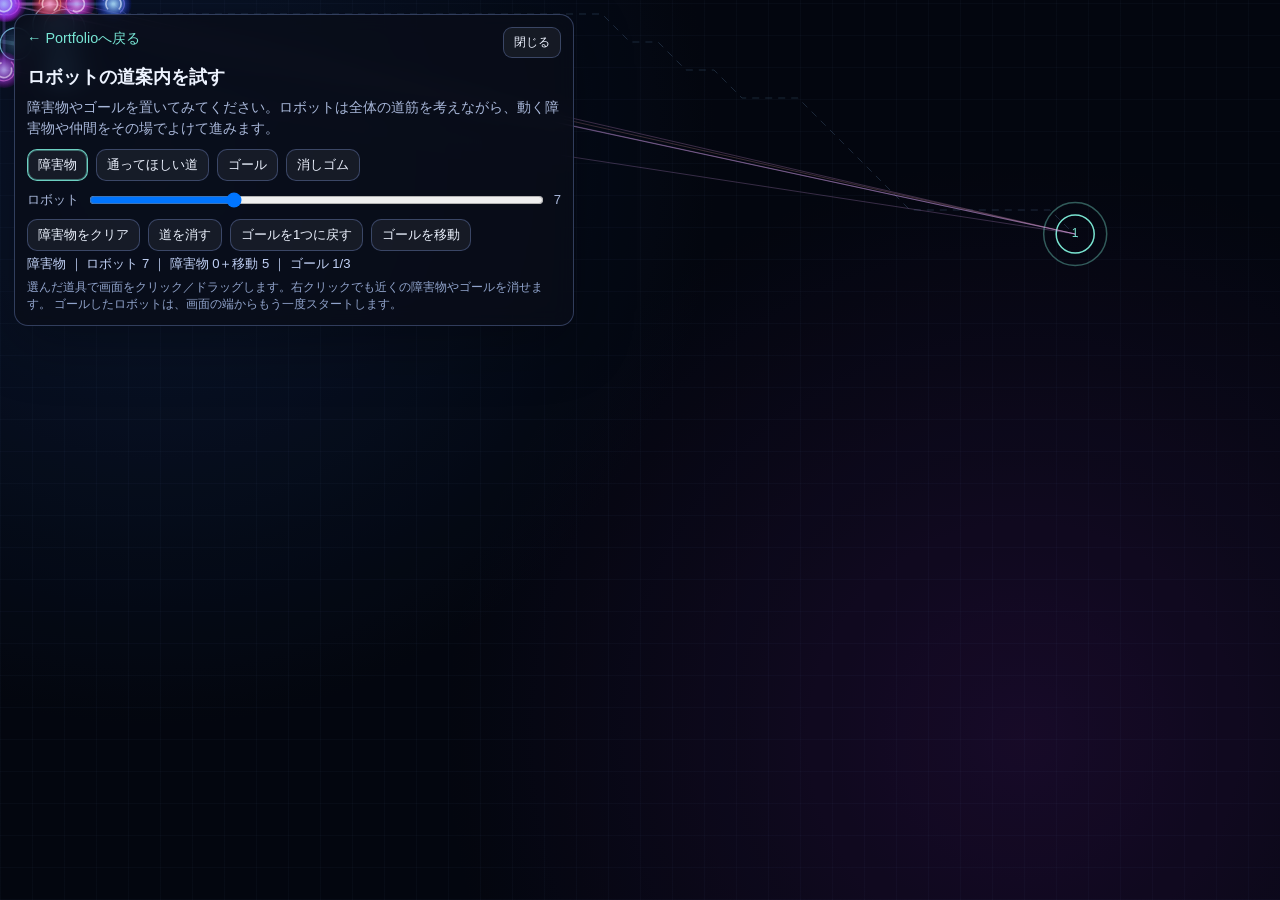
==== art-ai-interactive.html @ 8d3248b3 "feat: update styles and add new assets for improved UX and accessibility - Enhanced CSS variables fo" ====
<!doctype html>
<html lang="ja">
  <head>
    <meta charset="UTF-8" />
    <meta name="viewport" content="width=device-width, initial-scale=1.0" />
    <title>ロボットの道案内を試す | Suzuki Yuma</title>
    <style>
      :root {
        --bg: #04070f;
        --panel: rgba(9, 13, 24, 0.8);
        --line: rgba(126, 153, 220, 0.35);
        --text: #edf3ff;
        --muted: #a8b7d9;
        --accent: #78e6d5;
      }

      * {
        box-sizing: border-box;
      }

      html,
      body {
        width: 100%;
        height: 100%;
        margin: 0;
        overflow: hidden;
        font-family: "Space Grotesk", "Segoe UI", sans-serif;
        color: var(--text);
        background:
          repeating-linear-gradient(0deg, rgba(118, 157, 222, 0.045) 0 1px, transparent 1px 32px),
          repeating-linear-gradient(90deg, rgba(118, 157, 222, 0.045) 0 1px, transparent 1px 32px),
          radial-gradient(circle at 12% 18%, rgba(29, 62, 124, 0.35), transparent 42%),
          radial-gradient(circle at 80% 82%, rgba(88, 25, 120, 0.3), transparent 46%),
          var(--bg);
      }

      #nav-canvas {
        position: fixed;
        inset: 0;
        width: 100vw;
        height: 100vh;
        touch-action: none;
      }

      .panel {
        position: fixed;
        top: 14px;
        left: 14px;
        z-index: 20;
        width: min(560px, calc(100vw - 28px));
        padding: 12px;
        border-radius: 14px;
        border: 1px solid var(--line);
        background: var(--panel);
        backdrop-filter: blur(10px);
        box-shadow: 0 18px 60px rgba(0, 0, 0, 0.28);
      }

      .panel-head {
        display: flex;
        align-items: center;
        justify-content: space-between;
        gap: 8px;
        margin-bottom: 6px;
      }

      .panel-toggle {
        padding: 6px 10px;
        border-radius: 9px;
        border: 1px solid var(--line);
        background: rgba(255, 255, 255, 0.06);
        color: var(--text);
        font-size: 0.78rem;
        cursor: pointer;
      }

      .panel.collapsed {
        width: auto;
        max-width: calc(100vw - 28px);
      }

      .panel.collapsed .panel-body {
        display: none;
      }

      .back-link {
        display: inline-block;
        margin-bottom: 8px;
        color: var(--accent);
        text-decoration: none;
        font-size: 0.9rem;
      }

      h1 {
        margin: 0 0 8px;
        font-size: 1.14rem;
      }

      .panel p {
        margin: 0 0 10px;
        color: var(--muted);
        line-height: 1.45;
        font-size: 0.9rem;
      }

      .toolbar {
        display: grid;
        gap: 8px;
      }

      .row {
        display: flex;
        flex-wrap: wrap;
        gap: 8px;
      }

      .mode-btn,
      .mini-btn,
      input[type='range'] {
        border-radius: 10px;
        border: 1px solid var(--line);
        background: rgba(255, 255, 255, 0.06);
        color: var(--text);
      }

      .mode-btn,
      .mini-btn {
        padding: 6px 10px;
        cursor: pointer;
        font-size: 0.82rem;
      }

      .mode-btn.active {
        border-color: rgba(120, 230, 213, 0.9);
        box-shadow: 0 0 0 1px rgba(120, 230, 213, 0.4) inset;
      }

      .mini-btn:hover,
      .mode-btn:hover {
        border-color: var(--accent);
      }

      .range-wrap {
        display: grid;
        grid-template-columns: auto 1fr auto;
        gap: 8px;
        align-items: center;
      }

      .range-wrap label,
      .range-wrap output {
        font-size: 0.82rem;
        color: var(--muted);
      }

      .status {
        margin-top: 4px;
        font-size: 0.82rem;
        color: #c1d1f6;
      }

      .legend {
        margin-top: 6px;
        font-size: 0.78rem;
        color: #91a4cc;
      }

      :focus-visible {
        outline: 2px solid var(--accent);
        outline-offset: 2px;
      }

      @media (prefers-reduced-motion: reduce) {
        .panel {
          backdrop-filter: none;
        }
      }

      @media (max-width: 760px) {
        .panel {
          width: calc(100vw - 18px);
          left: 9px;
          top: 9px;
          padding: 10px;
        }
      }
    </style>
  </head>
  <body>
    <canvas id="nav-canvas" aria-label="障害物とゴールを配置してロボットの経路を試すシミュレーション"></canvas>

    <section class="panel" id="nav-panel">
      <div class="panel-head">
        <a href="index.html" class="back-link">← Portfolioへ戻る</a>
        <button class="panel-toggle" id="nav-panel-toggle" type="button" aria-expanded="true">閉じる</button>
      </div>
      <div class="panel-body">
        <h1>ロボットの道案内を試す</h1>
        <p>障害物やゴールを置いてみてください。ロボットは全体の道筋を考えながら、動く障害物や仲間をその場でよけて進みます。</p>

        <div class="toolbar">
          <div class="row" id="mode-row">
            <button class="mode-btn active" data-mode="obstacle">障害物</button>
            <button class="mode-btn" data-mode="reference">通ってほしい道</button>
            <button class="mode-btn" data-mode="goal">ゴール</button>
            <button class="mode-btn" data-mode="erase">消しゴム</button>
          </div>

          <div class="range-wrap">
            <label for="robot-count">ロボット</label>
            <input id="robot-count" type="range" min="2" max="18" value="7" />
            <output id="robot-count-out">7</output>
          </div>

          <div class="row">
            <button class="mini-btn" id="clear-obstacles">障害物をクリア</button>
            <button class="mini-btn" id="clear-reference">道を消す</button>
            <button class="mini-btn" id="clear-goals">ゴールを1つに戻す</button>
            <button class="mini-btn" id="random-goal">ゴールを移動</button>
          </div>
        </div>

        <div class="status" id="status-line"></div>
        <div class="legend">
          選んだ道具で画面をクリック／ドラッグします。右クリックでも近くの障害物やゴールを消せます。
          ゴールしたロボットは、画面の端からもう一度スタートします。
        </div>
      </div>
    </section>

    <script>
      (() => {
        const canvas = document.getElementById('nav-canvas');
        const ctx = canvas.getContext('2d');
        const modeRow = document.getElementById('mode-row');
        const robotSlider = document.getElementById('robot-count');
        const robotOut = document.getElementById('robot-count-out');
        const statusLine = document.getElementById('status-line');
        const clearObstaclesBtn = document.getElementById('clear-obstacles');
        const clearReferenceBtn = document.getElementById('clear-reference');
        const clearGoalsBtn = document.getElementById('clear-goals');
        const randomGoalBtn = document.getElementById('random-goal');
        const navPanel = document.getElementById('nav-panel');
        const navPanelToggle = document.getElementById('nav-panel-toggle');

        let width = 0;
        let height = 0;
        let dpr = 1;
        let mode = 'obstacle';
        let isDrawing = false;
        let lastPaint = null;
        let lastTs = performance.now();
        let replanClock = 0;
        let rafId = 0;
        let statusClock = 0;
        const reducedMotion = window.matchMedia('(prefers-reduced-motion: reduce)').matches;
        const lowPower =
          navigator.connection?.saveData ||
          (Number.isFinite(navigator.hardwareConcurrency) && navigator.hardwareConcurrency <= 4);
        const targetFrameMs = 1000 / (reducedMotion || lowPower ? 30 : 45);

        const clamp = (v, min, max) => Math.max(min, Math.min(max, v));
        const dist = (ax, ay, bx, by) => Math.hypot(ax - bx, ay - by);
        const random = (min, max) => min + Math.random() * (max - min);

        const state = {
          goals: [],
          obstacles: [],
          dynamicObstacles: [],
          reference: [],
          robots: [],
          desiredRobots: 7,
          cellSize: 28
        };

        const maxGoals = 3;
        const dynamicObstacleCount = reducedMotion || lowPower ? 5 : 8;

        const randomBorderPosition = () => {
          const m = 14;
          const edge = Math.floor(Math.random() * 4);
          if (edge === 0) return { x: random(m, width - m), y: m };
          if (edge === 1) return { x: width - m, y: random(m, height - m) };
          if (edge === 2) return { x: random(m, width - m), y: height - m };
          return { x: m, y: random(m, height - m) };
        };

        const createGoal = (x, y) => ({ x, y, r: 19 });

        const nearestGoalInfo = (x, y) => {
          if (!state.goals.length) return null;
          let bestIndex = 0;
          let bestDist = Infinity;
          for (let i = 0; i < state.goals.length; i += 1) {
            const g = state.goals[i];
            const d = dist(x, y, g.x, g.y);
            if (d < bestDist) {
              bestDist = d;
              bestIndex = i;
            }
          }
          return { index: bestIndex, goal: state.goals[bestIndex], distance: bestDist };
        };

        const addGoal = (x, y) => {
          const near = nearestGoalInfo(x, y);
          if (near && near.distance < near.goal.r + 20) {
            state.goals[near.index].x = x;
            state.goals[near.index].y = y;
            return;
          }
          if (state.goals.length < maxGoals) {
            state.goals.push(createGoal(x, y));
            return;
          }
          state.goals.shift();
          state.goals.push(createGoal(x, y));
        };

        const removeNearestGoal = (x, y) => {
          const near = nearestGoalInfo(x, y);
          if (!near || near.distance > near.goal.r + 18) return;
          state.goals.splice(near.index, 1);
          if (!state.goals.length) {
            const p = randomBorderPosition();
            state.goals.push(createGoal(p.x, p.y));
          }
        };

        const spawnDynamicObstacle = () => ({
          x: random(40, Math.max(41, width - 40)),
          y: random(40, Math.max(41, height - 40)),
          r: random(14, 24),
          vx: random(-1.05, 1.05),
          vy: random(-1.05, 1.05),
          phase: random(0, Math.PI * 2)
        });

        const ensureDynamicObstacles = () => {
          while (state.dynamicObstacles.length < dynamicObstacleCount) {
            state.dynamicObstacles.push(spawnDynamicObstacle());
          }
          while (state.dynamicObstacles.length > dynamicObstacleCount) {
            state.dynamicObstacles.pop();
          }
        };

        const updateDynamicObstacles = (dtNorm) => {
          for (let i = 0; i < state.dynamicObstacles.length; i += 1) {
            const o = state.dynamicObstacles[i];
            o.phase += 0.018 * dtNorm;
            o.vx += Math.cos(o.phase * 1.7 + i) * 0.012;
            o.vy += Math.sin(o.phase * 1.35 + i * 0.8) * 0.012;
            const speed = Math.hypot(o.vx, o.vy) || 1;
            const maxSpeed = 1.35;
            if (speed > maxSpeed) {
              o.vx = (o.vx / speed) * maxSpeed;
              o.vy = (o.vy / speed) * maxSpeed;
            }
            o.x += o.vx * dtNorm;
            o.y += o.vy * dtNorm;
            if (o.x < o.r) {
              o.x = o.r;
              o.vx = Math.abs(o.vx);
            } else if (o.x > width - o.r) {
              o.x = width - o.r;
              o.vx = -Math.abs(o.vx);
            }
            if (o.y < o.r) {
              o.y = o.r;
              o.vy = Math.abs(o.vy);
            } else if (o.y > height - o.r) {
              o.y = height - o.r;
              o.vy = -Math.abs(o.vy);
            }
          }
        };

        const spawnRobot = () => {
          const p = randomBorderPosition();
          const hue = random(185, 335);
          return {
            x: p.x,
            y: p.y,
            vx: random(-1, 1),
            vy: random(-1, 1),
            speed: random(2.3, 3.4),
            hue,
            trail: [],
            globalPath: [],
            pathIndex: 0,
            goalIndex: -1,
            spin: random(0, Math.PI * 2)
          };
        };

        const ensureRobotCount = () => {
          while (state.robots.length < state.desiredRobots) {
            state.robots.push(spawnRobot());
          }
          while (state.robots.length > state.desiredRobots) {
            state.robots.pop();
          }
          planAllRobots();
        };

        const toCell = (x, y, cols, rows, cell) => {
          const cx = clamp(Math.floor(x / cell), 0, cols - 1);
          const cy = clamp(Math.floor(y / cell), 0, rows - 1);
          return { x: cx, y: cy };
        };

        const idx = (x, y, cols) => y * cols + x;

        const nearestFreeCell = (start, blocked, cols, rows) => {
          const startIndex = idx(start.x, start.y, cols);
          if (!blocked[startIndex]) return start;
          for (let r = 1; r <= 8; r += 1) {
            for (let dy = -r; dy <= r; dy += 1) {
              for (let dx = -r; dx <= r; dx += 1) {
                const nx = start.x + dx;
                const ny = start.y + dy;
                if (nx < 0 || ny < 0 || nx >= cols || ny >= rows) continue;
                if (!blocked[idx(nx, ny, cols)]) return { x: nx, y: ny };
              }
            }
          }
          return null;
        };

        const buildBlockedGrid = (cols, rows, cell) => {
          const blocked = new Uint8Array(cols * rows);
          const pad = 9;
          for (let y = 0; y < rows; y += 1) {
            const py = y * cell + cell * 0.5;
            for (let x = 0; x < cols; x += 1) {
              const px = x * cell + cell * 0.5;
              let hit = false;
              for (let i = 0; i < state.obstacles.length; i += 1) {
                const o = state.obstacles[i];
                const dx = px - o.x;
                const dy = py - o.y;
                const radius = o.r + pad;
                if (dx * dx + dy * dy <= radius * radius) {
                  hit = true;
                  break;
                }
              }
              if (!hit) {
                for (let i = 0; i < state.dynamicObstacles.length; i += 1) {
                  const o = state.dynamicObstacles[i];
                  const dx = px - o.x;
                  const dy = py - o.y;
                  const radius = o.r + pad;
                  if (dx * dx + dy * dy <= radius * radius) {
                    hit = true;
                    break;
                  }
                }
              }
              blocked[idx(x, y, cols)] = hit ? 1 : 0;
            }
          }
          return blocked;
        };

        const createPlanningGrid = () => {
          const cell = state.cellSize;
          const cols = Math.max(6, Math.ceil(width / cell));
          const rows = Math.max(4, Math.ceil(height / cell));
          const blocked = buildBlockedGrid(cols, rows, cell);
          return { cell, cols, rows, blocked };
        };

        const aStar = (startWorld, endWorld, grid, routeCache) => {
          const { cell, cols, rows, blocked } = grid;
          let start = toCell(startWorld.x, startWorld.y, cols, rows, cell);
          let goal = toCell(endWorld.x, endWorld.y, cols, rows, cell);
          start = nearestFreeCell(start, blocked, cols, rows);
          goal = nearestFreeCell(goal, blocked, cols, rows);
          if (!start || !goal) return null;

          const startIndex = idx(start.x, start.y, cols);
          const goalIndex = idx(goal.x, goal.y, cols);
          const cacheKey = `${startIndex}:${goalIndex}`;
          if (routeCache?.has(cacheKey)) return routeCache.get(cacheKey);

          const dirs = [
            [1, 0, 1], [-1, 0, 1], [0, 1, 1], [0, -1, 1],
            [1, 1, Math.SQRT2], [1, -1, Math.SQRT2], [-1, 1, Math.SQRT2], [-1, -1, Math.SQRT2]
          ];

          const size = cols * rows;
          const cameFrom = new Int32Array(size);
          const gScore = new Float32Array(size);
          const closed = new Uint8Array(size);
          cameFrom.fill(-1);
          gScore.fill(Infinity);
          gScore[startIndex] = 0;

          const heapNodes = [];
          const heapScores = [];
          const pushHeap = (node, score) => {
            let position = heapNodes.length;
            heapNodes.push(node);
            heapScores.push(score);
            while (position > 0) {
              const parent = (position - 1) >> 1;
              if (heapScores[parent] <= score) break;
              heapNodes[position] = heapNodes[parent];
              heapScores[position] = heapScores[parent];
              position = parent;
            }
            heapNodes[position] = node;
            heapScores[position] = score;
          };
          const popHeap = () => {
            const first = heapNodes[0];
            const lastNode = heapNodes.pop();
            const lastScore = heapScores.pop();
            if (heapNodes.length && lastNode !== undefined && lastScore !== undefined) {
              let position = 0;
              heapNodes[0] = lastNode;
              heapScores[0] = lastScore;
              while (true) {
                const left = position * 2 + 1;
                const right = left + 1;
                if (left >= heapNodes.length) break;
                let child = left;
                if (right < heapNodes.length && heapScores[right] < heapScores[left]) child = right;
                if (heapScores[position] <= heapScores[child]) break;
                [heapNodes[position], heapNodes[child]] = [heapNodes[child], heapNodes[position]];
                [heapScores[position], heapScores[child]] = [heapScores[child], heapScores[position]];
                position = child;
              }
            }
            return first;
          };
          pushHeap(startIndex, Math.hypot(start.x - goal.x, start.y - goal.y));

          while (heapNodes.length) {
            const currentIndex = popHeap();
            if (currentIndex === undefined || closed[currentIndex]) continue;
            closed[currentIndex] = 1;
            const currentX = currentIndex % cols;
            const currentY = Math.floor(currentIndex / cols);

            if (currentIndex === goalIndex) {
              const cells = [];
              let walk = currentIndex;
              while (walk >= 0) {
                cells.push(walk);
                if (walk === startIndex) break;
                walk = cameFrom[walk];
              }
              cells.reverse();
              const route = cells.map((cellIndex) => ({
                x: (cellIndex % cols) * cell + cell * 0.5,
                y: Math.floor(cellIndex / cols) * cell + cell * 0.5
              }));
              routeCache?.set(cacheKey, route);
              return route;
            }

            const currentG = gScore[currentIndex];
            for (let d = 0; d < dirs.length; d += 1) {
              const nx = currentX + dirs[d][0];
              const ny = currentY + dirs[d][1];
              if (nx < 0 || ny < 0 || nx >= cols || ny >= rows) continue;
              const neighborIndex = idx(nx, ny, cols);
              if (blocked[neighborIndex] || closed[neighborIndex]) continue;
              const tentative = currentG + dirs[d][2];
              if (tentative >= gScore[neighborIndex]) continue;
              cameFrom[neighborIndex] = currentIndex;
              gScore[neighborIndex] = tentative;
              pushHeap(neighborIndex, tentative + Math.hypot(nx - goal.x, ny - goal.y));
            }
          }
          return null;
        };

        const sampledReference = () => {
          const points = state.reference;
          if (points.length < 2) return [];
          const out = [points[0]];
          const step = Math.max(2, Math.floor(points.length / 10));
          for (let i = step; i < points.length - 1; i += step) out.push(points[i]);
          out.push(points[points.length - 1]);
          return out;
        };

        const planRoute = (sx, sy, gx, gy, grid, routeCache) => {
          const refs = sampledReference();
          const goals = [...refs, { x: gx, y: gy }];
          let from = { x: sx, y: sy };
          const merged = [];
          for (let i = 0; i < goals.length; i += 1) {
            const seg = aStar(from, goals[i], grid, routeCache);
            if (!seg || seg.length === 0) return aStar({ x: sx, y: sy }, { x: gx, y: gy }, grid, routeCache) || [];
            merged.push(...(merged.length ? seg.slice(1) : seg));
            from = goals[i];
          }
          return merged;
        };

        const planRobot = (robot, grid = createPlanningGrid(), routeCache = new Map()) => {
          const nearest = nearestGoalInfo(robot.x, robot.y);
          if (!nearest) {
            robot.goalIndex = -1;
            robot.globalPath = [];
            robot.pathIndex = 0;
            return;
          }
          robot.goalIndex = nearest.index;
          robot.globalPath = planRoute(robot.x, robot.y, nearest.goal.x, nearest.goal.y, grid, routeCache);
          robot.pathIndex = 0;
        };

        const planAllRobots = () => {
          if (!width || !height || !state.goals.length) return;
          const grid = createPlanningGrid();
          const routeCache = new Map();
          for (let i = 0; i < state.robots.length; i += 1) planRobot(state.robots[i], grid, routeCache);
        };

        const addObstacle = (x, y) => {
          const radius = random(20, 44);
          state.obstacles.push({ x, y, r: radius });
          if (state.obstacles.length > 84) state.obstacles.shift();
        };

        const removeNearestObstacle = (x, y) => {
          let best = -1;
          let bestD = Infinity;
          for (let i = 0; i < state.obstacles.length; i += 1) {
            const o = state.obstacles[i];
            const d = dist(x, y, o.x, o.y) - o.r;
            if (d < bestD) {
              bestD = d;
              best = i;
            }
          }
          if (best >= 0 && bestD < 22) {
            state.obstacles.splice(best, 1);
            planAllRobots();
            return true;
          }
          return false;
        };

        const eraseAt = (x, y) => {
          const nearGoal = nearestGoalInfo(x, y);
          if (nearGoal && nearGoal.distance <= nearGoal.goal.r + 18) {
            removeNearestGoal(x, y);
            planAllRobots();
            return;
          }
          removeNearestObstacle(x, y);
        };

        const localPlannerStep = (robot, dtNorm) => {
          const nearest = nearestGoalInfo(robot.x, robot.y);
          if (!nearest) return;
          if (nearest.index !== robot.goalIndex) {
            planRobot(robot);
          }

          const activeGoal = state.goals[robot.goalIndex] || nearest.goal;
          let target = robot.globalPath[robot.pathIndex] || activeGoal;
          if (target && dist(robot.x, robot.y, target.x, target.y) < 18 && robot.pathIndex < robot.globalPath.length - 1) {
            robot.pathIndex += 1;
            target = robot.globalPath[robot.pathIndex] || activeGoal;
          }

          let fx = 0;
          let fy = 0;
          const dx = target.x - robot.x;
          const dy = target.y - robot.y;
          const d = Math.hypot(dx, dy) || 1;
          fx += (dx / d) * robot.speed;
          fy += (dy / d) * robot.speed;

          for (let i = 0; i < state.obstacles.length; i += 1) {
            const o = state.obstacles[i];
            const ox = robot.x - o.x;
            const oy = robot.y - o.y;
            const od = Math.hypot(ox, oy) || 1;
            const safe = o.r + 64;
            if (od < safe) {
              const push = ((safe - od) / safe) * 3.2;
              fx += (ox / od) * push;
              fy += (oy / od) * push;
            }
          }

          for (let i = 0; i < state.dynamicObstacles.length; i += 1) {
            const o = state.dynamicObstacles[i];
            const ox = robot.x - o.x;
            const oy = robot.y - o.y;
            const od = Math.hypot(ox, oy) || 1;
            const safe = o.r + 72;
            if (od < safe) {
              const push = ((safe - od) / safe) * 4.1;
              fx += (ox / od) * push;
              fy += (oy / od) * push;
            }
          }

          for (let i = 0; i < state.robots.length; i += 1) {
            const other = state.robots[i];
            if (other === robot) continue;
            const rx = robot.x - other.x;
            const ry = robot.y - other.y;
            const rd = Math.hypot(rx, ry) || 1;
            if (rd < 42) {
              const repel = ((42 - rd) / 42) * 2.8;
              fx += (rx / rd) * repel;
              fy += (ry / rd) * repel;
            }
          }

          const wall = 34;
          if (robot.x < wall) fx += ((wall - robot.x) / wall) * 3.5;
          if (robot.x > width - wall) fx -= ((robot.x - (width - wall)) / wall) * 3.5;
          if (robot.y < wall) fy += ((wall - robot.y) / wall) * 3.5;
          if (robot.y > height - wall) fy -= ((robot.y - (height - wall)) / wall) * 3.5;

          const maxV = 4.4;
          robot.vx = robot.vx * 0.82 + fx * 0.18;
          robot.vy = robot.vy * 0.82 + fy * 0.18;
          const sp = Math.hypot(robot.vx, robot.vy) || 1;
          if (sp > maxV) {
            robot.vx = (robot.vx / sp) * maxV;
            robot.vy = (robot.vy / sp) * maxV;
          }

          robot.x += robot.vx * dtNorm;
          robot.y += robot.vy * dtNorm;
          robot.spin += 0.03 * dtNorm;
          robot.x = clamp(robot.x, 4, width - 4);
          robot.y = clamp(robot.y, 4, height - 4);

          robot.trail.push({ x: robot.x, y: robot.y });
          if (robot.trail.length > 24) robot.trail.shift();

          if (dist(robot.x, robot.y, activeGoal.x, activeGoal.y) <= activeGoal.r + 5) {
            const respawn = randomBorderPosition();
            robot.x = respawn.x;
            robot.y = respawn.y;
            robot.vx = random(-1.2, 1.2);
            robot.vy = random(-1.2, 1.2);
            robot.trail.length = 0;
            planRobot(robot);
          }
        };

        const drawGoals = () => {
          const pulse = (Math.sin(performance.now() * 0.004) + 1) * 0.5;
          for (let i = 0; i < state.goals.length; i += 1) {
            const g = state.goals[i];
            ctx.save();
            ctx.strokeStyle = 'rgba(132, 248, 226, 0.92)';
            ctx.lineWidth = 1.5;
            ctx.beginPath();
            ctx.arc(g.x, g.y, g.r, 0, Math.PI * 2);
            ctx.stroke();
            ctx.strokeStyle = 'rgba(132, 248, 226, 0.35)';
            ctx.beginPath();
            ctx.arc(g.x, g.y, g.r + 8 + pulse * 5, 0, Math.PI * 2);
            ctx.stroke();
            ctx.fillStyle = 'rgba(132, 248, 226, 0.9)';
            ctx.font = '12px "Space Grotesk", sans-serif';
            ctx.textAlign = 'center';
            ctx.textBaseline = 'middle';
            ctx.fillText(String(i + 1), g.x, g.y);
            ctx.restore();
          }
        };

        const drawObstacle = (o, dynamic = false) => {
          if (dynamic) {
            ctx.strokeStyle = 'rgba(140, 224, 255, 0.18)';
            ctx.lineWidth = Math.max(2, o.r * 0.26);
            ctx.beginPath();
            ctx.moveTo(o.x, o.y);
            ctx.lineTo(o.x - o.vx * 16, o.y - o.vy * 16);
            ctx.stroke();
          }
          const g = ctx.createRadialGradient(o.x, o.y, o.r * 0.2, o.x, o.y, o.r * 1.2);
          if (dynamic) {
            g.addColorStop(0, 'rgba(130, 205, 255, 0.24)');
            g.addColorStop(1, 'rgba(55, 120, 220, 0.03)');
          } else {
            g.addColorStop(0, 'rgba(255, 158, 210, 0.2)');
            g.addColorStop(1, 'rgba(165, 116, 228, 0.03)');
          }
          ctx.fillStyle = g;
          ctx.beginPath();
          ctx.arc(o.x, o.y, o.r * 1.2, 0, Math.PI * 2);
          ctx.fill();

          ctx.strokeStyle = dynamic ? 'rgba(140, 224, 255, 0.76)' : 'rgba(255, 183, 223, 0.68)';
          ctx.lineWidth = dynamic ? 1.2 : 1;
          ctx.beginPath();
          ctx.arc(o.x, o.y, o.r, 0, Math.PI * 2);
          ctx.stroke();
        };

        const drawPolyline = (points, color, widthPx, dashed = false) => {
          if (!points || points.length < 2) return;
          ctx.save();
          ctx.strokeStyle = color;
          ctx.lineWidth = widthPx;
          if (dashed) ctx.setLineDash([7, 6]);
          ctx.beginPath();
          ctx.moveTo(points[0].x, points[0].y);
          for (let i = 1; i < points.length; i += 1) ctx.lineTo(points[i].x, points[i].y);
          ctx.stroke();
          ctx.restore();
        };

        const drawRobot = (robot) => {
          if (robot.trail.length > 1) {
            const trailColor = `hsla(${robot.hue}, 90%, 72%, 0.22)`;
            drawPolyline(robot.trail, trailColor, 3, false);
          }

          const grad = ctx.createRadialGradient(robot.x, robot.y, 1, robot.x, robot.y, 18);
          grad.addColorStop(0, `hsla(${robot.hue}, 95%, 82%, 0.95)`);
          grad.addColorStop(0.5, `hsla(${robot.hue + 18}, 88%, 62%, 0.65)`);
          grad.addColorStop(1, `hsla(${robot.hue + 30}, 90%, 50%, 0.08)`);
          ctx.fillStyle = grad;
          ctx.beginPath();
          ctx.arc(robot.x, robot.y, 18, 0, Math.PI * 2);
          ctx.fill();

          ctx.strokeStyle = `hsla(${robot.hue + 15}, 98%, 90%, 0.82)`;
          ctx.lineWidth = 1.6;
          ctx.beginPath();
          ctx.arc(robot.x, robot.y, 7.6, robot.spin, robot.spin + Math.PI * 1.5);
          ctx.stroke();

          ctx.strokeStyle = `hsla(${robot.hue + 35}, 80%, 70%, 0.72)`;
          ctx.lineWidth = 1.2;
          ctx.beginPath();
          ctx.arc(robot.x, robot.y, 10.8, -robot.spin * 1.2, -robot.spin * 1.2 + Math.PI * 1.2);
          ctx.stroke();
        };

        const drawScene = () => {
          ctx.clearRect(0, 0, width, height);
          ctx.fillStyle = 'rgba(4, 7, 15, 0.2)';
          ctx.fillRect(0, 0, width, height);

          drawPolyline(state.reference, 'rgba(121, 194, 255, 0.55)', 1.2, true);
          for (let i = 0; i < state.obstacles.length; i += 1) drawObstacle(state.obstacles[i]);
          for (let i = 0; i < state.dynamicObstacles.length; i += 1) drawObstacle(state.dynamicObstacles[i], true);
          drawGoals();

          for (let i = 0; i < state.robots.length; i += 1) {
            const r = state.robots[i];
            drawPolyline(r.globalPath, `hsla(${r.hue + 5}, 90%, 76%, 0.18)`, 1, true);
            const nearest = nearestGoalInfo(r.x, r.y);
            const tgt = r.globalPath[r.pathIndex] || (nearest ? nearest.goal : null);
            if (!tgt) continue;
            drawPolyline([{ x: r.x, y: r.y }, tgt], `hsla(${r.hue + 25}, 92%, 82%, 0.26)`, 0.9, false);
          }

          for (let i = 0; i < state.robots.length; i += 1) drawRobot(state.robots[i]);
        };

        const animate = (ts) => {
          if (document.hidden) {
            rafId = 0;
            return;
          }
          const elapsed = ts - lastTs;
          if (elapsed < targetFrameMs) {
            rafId = requestAnimationFrame(animate);
            return;
          }
          const dt = clamp(elapsed / 16.666, 0.4, 2.2);
          lastTs = ts;
          updateDynamicObstacles(dt);
          replanClock += elapsed;
          if (replanClock >= 1400) {
            replanClock = 0;
            planAllRobots();
          }
          for (let i = 0; i < state.robots.length; i += 1) localPlannerStep(state.robots[i], dt);
          drawScene();
          statusClock += elapsed;
          if (statusClock >= 240) {
            const modeLabels = { obstacle: '障害物', reference: '通ってほしい道', goal: 'ゴール', erase: '消しゴム' };
            statusLine.textContent = `${modeLabels[mode]} ｜ ロボット ${state.robots.length} ｜ 障害物 ${state.obstacles.length}＋移動 ${state.dynamicObstacles.length} ｜ ゴール ${state.goals.length}/3`;
            statusClock = 0;
          }
          rafId = requestAnimationFrame(animate);
        };

        const pointerPos = (e) => {
          const rect = canvas.getBoundingClientRect();
          return { x: e.clientX - rect.left, y: e.clientY - rect.top };
        };

        canvas.addEventListener('pointerdown', (e) => {
          const p = pointerPos(e);
          if (e.button === 2 || mode === 'erase') {
            eraseAt(p.x, p.y);
            if (mode === 'erase' && e.button !== 2) {
              isDrawing = true;
              lastPaint = p;
              canvas.setPointerCapture?.(e.pointerId);
            }
            return;
          }
          if (mode === 'goal') {
            addGoal(p.x, p.y);
            planAllRobots();
            return;
          }
          isDrawing = true;
          lastPaint = p;
          canvas.setPointerCapture?.(e.pointerId);
          if (mode === 'obstacle') addObstacle(p.x, p.y);
          if (mode === 'reference') state.reference.push(p);
        });

        canvas.addEventListener('pointermove', (e) => {
          if (!isDrawing) return;
          const p = pointerPos(e);
          if (mode === 'obstacle') {
            if (!lastPaint || dist(lastPaint.x, lastPaint.y, p.x, p.y) > 28) {
              addObstacle(p.x, p.y);
              lastPaint = p;
            }
          } else if (mode === 'reference') {
            if (!lastPaint || dist(lastPaint.x, lastPaint.y, p.x, p.y) > 10) {
              state.reference.push(p);
              if (state.reference.length > 180) state.reference.shift();
              lastPaint = p;
            }
          } else if (mode === 'erase' && (!lastPaint || dist(lastPaint.x, lastPaint.y, p.x, p.y) > 18)) {
            eraseAt(p.x, p.y);
            lastPaint = p;
          }
        });

        const endDraw = () => {
          if (!isDrawing) return;
          isDrawing = false;
          lastPaint = null;
          if (mode === 'obstacle' || mode === 'reference') planAllRobots();
        };

        canvas.addEventListener('pointerup', endDraw);
        canvas.addEventListener('pointercancel', endDraw);
        canvas.addEventListener('pointerleave', endDraw);
        canvas.addEventListener('contextmenu', (e) => e.preventDefault());

        modeRow.addEventListener('click', (e) => {
          const btn = e.target.closest('button[data-mode]');
          if (!btn) return;
          mode = btn.dataset.mode;
          [...modeRow.querySelectorAll('button[data-mode]')].forEach((b) => b.classList.toggle('active', b === btn));
        });

        document.addEventListener('keydown', (event) => {
          if (event.target instanceof HTMLInputElement) return;
          const modes = ['obstacle', 'reference', 'goal', 'erase'];
          const selectedMode = modes[Number(event.key) - 1];
          if (!selectedMode) return;
          mode = selectedMode;
          modeRow.querySelectorAll('button[data-mode]').forEach((button) => {
            button.classList.toggle('active', button.dataset.mode === mode);
          });
        });

        robotSlider.addEventListener('input', () => {
          state.desiredRobots = Number(robotSlider.value);
          robotOut.textContent = String(state.desiredRobots);
          ensureRobotCount();
        });

        clearObstaclesBtn.addEventListener('click', () => {
          state.obstacles = [];
          planAllRobots();
        });
        clearReferenceBtn.addEventListener('click', () => {
          state.reference = [];
          planAllRobots();
        });
        if (clearGoalsBtn) {
          clearGoalsBtn.addEventListener('click', () => {
            state.goals = [];
            const p = randomBorderPosition();
            state.goals.push(createGoal(p.x, p.y));
            planAllRobots();
          });
        }
        randomGoalBtn.addEventListener('click', () => {
          const goalCount = Math.max(1, Math.min(maxGoals, state.goals.length || maxGoals));
          state.goals = Array.from({ length: goalCount }, () => {
            const p = randomBorderPosition();
            return createGoal(p.x, p.y);
          });
          planAllRobots();
        });

        if (navPanel && navPanelToggle) {
          navPanelToggle.addEventListener('click', () => {
            const collapsed = navPanel.classList.toggle('collapsed');
            navPanelToggle.textContent = collapsed ? '設定を開く' : '閉じる';
            navPanelToggle.setAttribute('aria-expanded', collapsed ? 'false' : 'true');
          });
        }

        const resize = () => {
          dpr = Math.min(window.devicePixelRatio || 1, lowPower ? 1.2 : 1.5);
          width = window.innerWidth;
          height = window.innerHeight;
          canvas.width = Math.floor(width * dpr);
          canvas.height = Math.floor(height * dpr);
          canvas.style.width = `${width}px`;
          canvas.style.height = `${height}px`;
          ctx.setTransform(dpr, 0, 0, dpr, 0, 0);

          if (!state.goals.length) {
            state.goals.push(createGoal(width * 0.84, height * 0.26));
          }
          for (let i = 0; i < state.goals.length; i += 1) {
            state.goals[i].x = clamp(state.goals[i].x, 24, width - 24);
            state.goals[i].y = clamp(state.goals[i].y, 24, height - 24);
          }

          ensureDynamicObstacles();
          for (let i = 0; i < state.dynamicObstacles.length; i += 1) {
            const o = state.dynamicObstacles[i];
            o.x = clamp(o.x, o.r, width - o.r);
            o.y = clamp(o.y, o.r, height - o.r);
          }
          planAllRobots();
        };

        state.desiredRobots = Number(robotSlider.value);
        robotOut.textContent = String(state.desiredRobots);
        ensureDynamicObstacles();
        ensureRobotCount();
        resize();
        let resizeRaf = 0;
        window.addEventListener('resize', () => {
          if (resizeRaf) cancelAnimationFrame(resizeRaf);
          resizeRaf = requestAnimationFrame(() => {
            resizeRaf = 0;
            resize();
          });
        }, { passive: true });
        document.addEventListener('visibilitychange', () => {
          if (document.hidden) {
            if (rafId) cancelAnimationFrame(rafId);
            rafId = 0;
            return;
          }
          lastTs = performance.now();
          if (!rafId) rafId = requestAnimationFrame(animate);
        });
        rafId = requestAnimationFrame(animate);
      })();
    </script>
  </body>
</html>
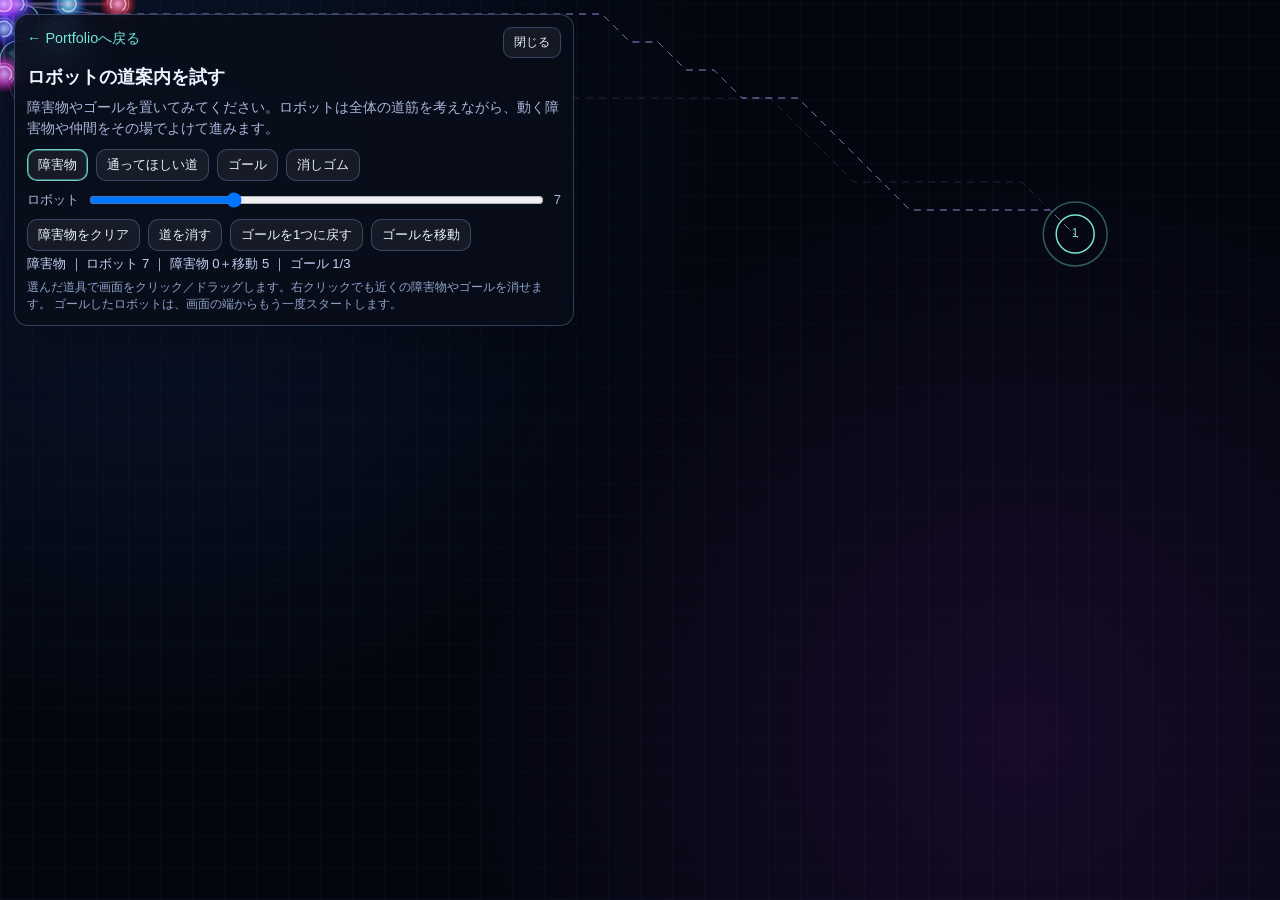
==== commit 1be7f9be: "feat: add branded favicon assets" ====
--- a/art-ai-interactive.html
+++ b/art-ai-interactive.html
@@ -3,6 +3,10 @@
   <head>
     <meta charset="UTF-8" />
     <meta name="viewport" content="width=device-width, initial-scale=1.0" />
+    <meta name="theme-color" content="#080d14" />
+    <link rel="icon" href="favicon.ico" sizes="any" />
+    <link rel="icon" type="image/png" sizes="32x32" href="assets/branding/favicon-32.png" />
+    <link rel="apple-touch-icon" sizes="180x180" href="assets/branding/apple-touch-icon.png" />
     <title>ロボットの道案内を試す | Suzuki Yuma</title>
     <style>
       :root {
